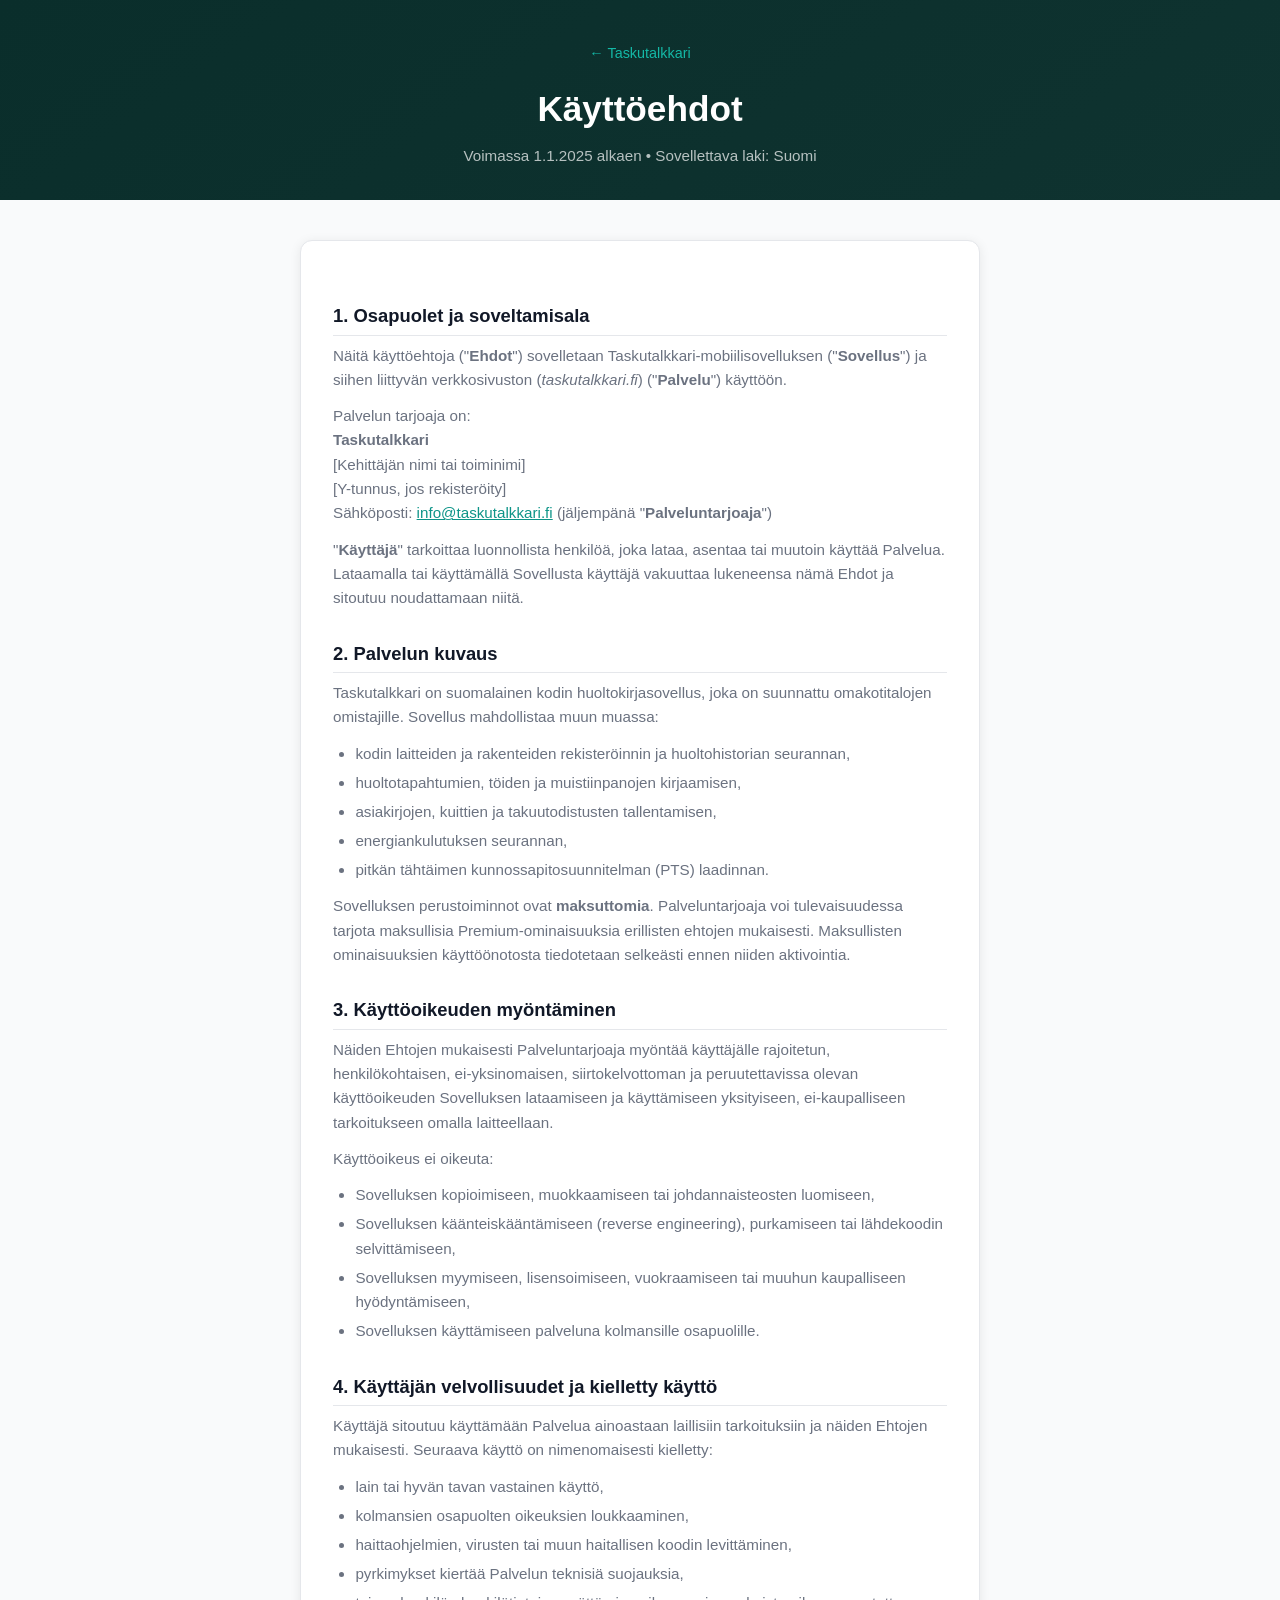
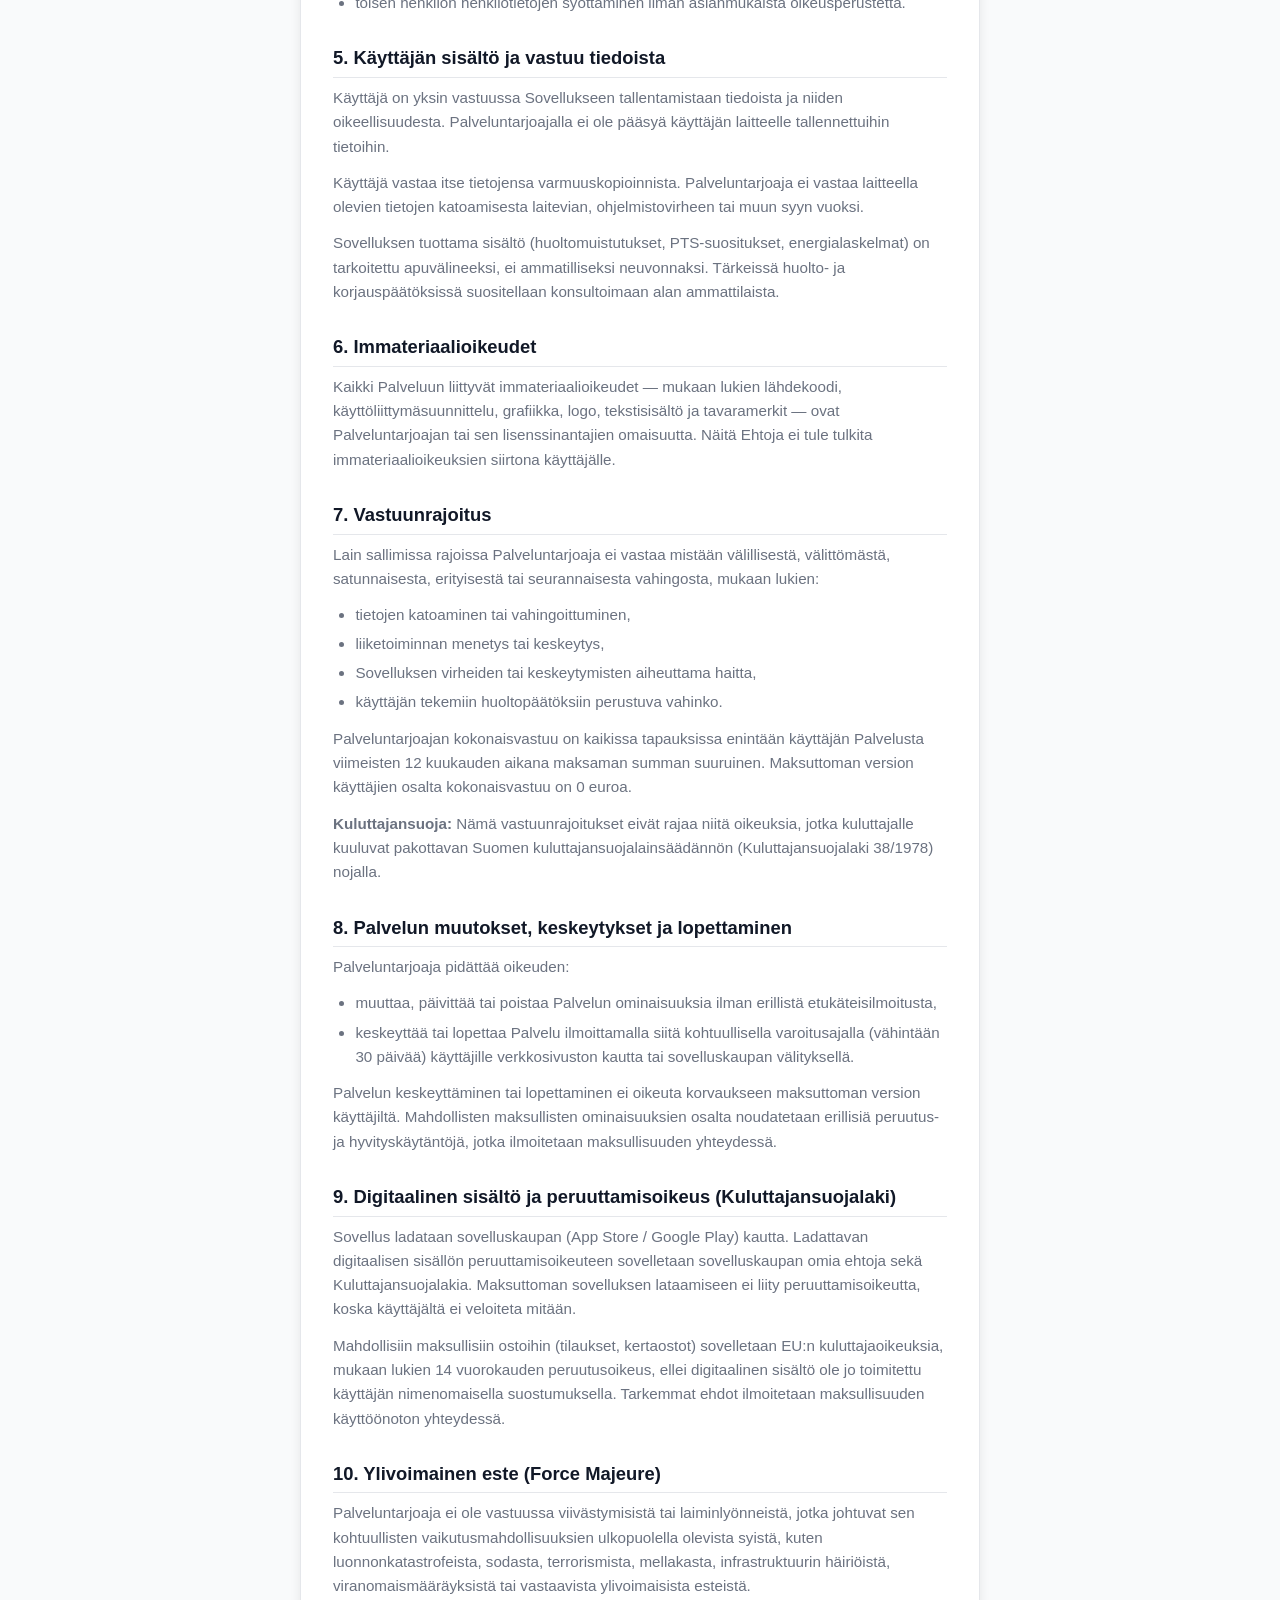
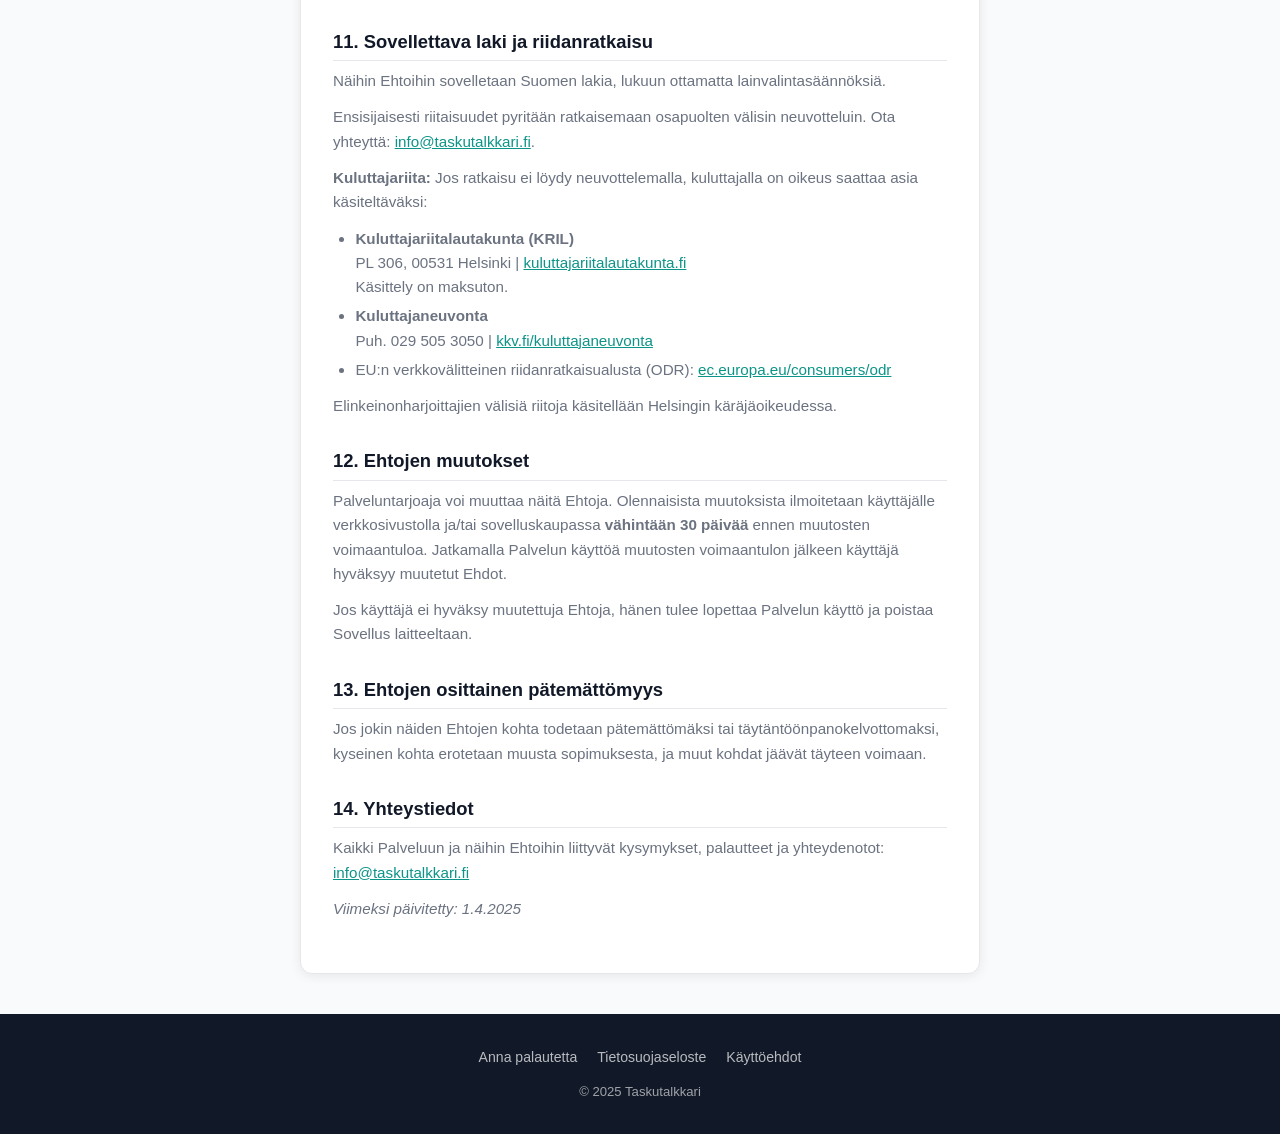
==== kayttoehdot.html @ b7b3e0cf "Initial website deploy" ====
<!DOCTYPE html>
<html lang="fi">
<head>
  <meta charset="UTF-8" />
  <meta name="viewport" content="width=device-width, initial-scale=1.0" />
  <title>Käyttöehdot – Taskutalkkari</title>
  <link rel="stylesheet" href="style.css" />
</head>
<body>
  <header class="page-header">
    <a href="index.html" class="back-link">← Taskutalkkari</a>
    <h1>Käyttöehdot</h1>
    <p>Voimassa 1.1.2025 alkaen &bull; Sovellettava laki: Suomi</p>
  </header>

  <main class="page-main prose">

    <h2>1. Osapuolet ja soveltamisala</h2>
    <p>
      Näitä käyttöehtoja ("<strong>Ehdot</strong>") sovelletaan Taskutalkkari-mobiilisovelluksen
      ("<strong>Sovellus</strong>") ja siihen liittyvän verkkosivuston (<em>taskutalkkari.fi</em>)
      ("<strong>Palvelu</strong>") käyttöön.
    </p>
    <p>
      Palvelun tarjoaja on:<br />
      <strong>Taskutalkkari</strong><br />
      [Kehittäjän nimi tai toiminimi]<br />
      [Y-tunnus, jos rekisteröity]<br />
      Sähköposti: <a href="mailto:info@taskutalkkari.fi">info@taskutalkkari.fi</a>
      (jäljempänä "<strong>Palveluntarjoaja</strong>")
    </p>
    <p>
      "<strong>Käyttäjä</strong>" tarkoittaa luonnollista henkilöä, joka lataa, asentaa tai
      muutoin käyttää Palvelua. Lataamalla tai käyttämällä Sovellusta käyttäjä vakuuttaa
      lukeneensa nämä Ehdot ja sitoutuu noudattamaan niitä.
    </p>

    <h2>2. Palvelun kuvaus</h2>
    <p>
      Taskutalkkari on suomalainen kodin huoltokirjasovellus, joka on suunnattu
      omakotitalojen omistajille. Sovellus mahdollistaa muun muassa:
    </p>
    <ul>
      <li>kodin laitteiden ja rakenteiden rekisteröinnin ja huoltohistorian seurannan,</li>
      <li>huoltotapahtumien, töiden ja muistiinpanojen kirjaamisen,</li>
      <li>asiakirjojen, kuittien ja takuutodistusten tallentamisen,</li>
      <li>energiankulutuksen seurannan,</li>
      <li>pitkän tähtäimen kunnossapitosuunnitelman (PTS) laadinnan.</li>
    </ul>
    <p>
      Sovelluksen perustoiminnot ovat <strong>maksuttomia</strong>. Palveluntarjoaja voi
      tulevaisuudessa tarjota maksullisia Premium-ominaisuuksia erillisten ehtojen mukaisesti.
      Maksullisten ominaisuuksien käyttöönotosta tiedotetaan selkeästi ennen niiden aktivointia.
    </p>

    <h2>3. Käyttöoikeuden myöntäminen</h2>
    <p>
      Näiden Ehtojen mukaisesti Palveluntarjoaja myöntää käyttäjälle rajoitetun, henkilökohtaisen,
      ei-yksinomaisen, siirtokelvottoman ja peruutettavissa olevan käyttöoikeuden Sovelluksen
      lataamiseen ja käyttämiseen yksityiseen, ei-kaupalliseen tarkoitukseen omalla laitteellaan.
    </p>
    <p>
      Käyttöoikeus ei oikeuta:
    </p>
    <ul>
      <li>Sovelluksen kopioimiseen, muokkaamiseen tai johdannaisteosten luomiseen,</li>
      <li>Sovelluksen käänteiskääntämiseen (reverse engineering), purkamiseen tai lähdekoodin selvittämiseen,</li>
      <li>Sovelluksen myymiseen, lisensoimiseen, vuokraamiseen tai muuhun kaupalliseen hyödyntämiseen,</li>
      <li>Sovelluksen käyttämiseen palveluna kolmansille osapuolille.</li>
    </ul>

    <h2>4. Käyttäjän velvollisuudet ja kielletty käyttö</h2>
    <p>Käyttäjä sitoutuu käyttämään Palvelua ainoastaan laillisiin tarkoituksiin ja näiden Ehtojen mukaisesti. Seuraava käyttö on nimenomaisesti kielletty:</p>
    <ul>
      <li>lain tai hyvän tavan vastainen käyttö,</li>
      <li>kolmansien osapuolten oikeuksien loukkaaminen,</li>
      <li>haittaohjelmien, virusten tai muun haitallisen koodin levittäminen,</li>
      <li>pyrkimykset kiertää Palvelun teknisiä suojauksia,</li>
      <li>toisen henkilön henkilötietojen syöttäminen ilman asianmukaista oikeusperustetta.</li>
    </ul>

    <h2>5. Käyttäjän sisältö ja vastuu tiedoista</h2>
    <p>
      Käyttäjä on yksin vastuussa Sovellukseen tallentamistaan tiedoista ja niiden
      oikeellisuudesta. Palveluntarjoajalla ei ole pääsyä käyttäjän laitteelle tallennettuihin
      tietoihin.
    </p>
    <p>
      Käyttäjä vastaa itse tietojensa varmuuskopioinnista. Palveluntarjoaja ei vastaa
      laitteella olevien tietojen katoamisesta laitevian, ohjelmistovirheen tai muun
      syyn vuoksi.
    </p>
    <p>
      Sovelluksen tuottama sisältö (huoltomuistutukset, PTS-suositukset, energialaskelmat)
      on tarkoitettu apuvälineeksi, ei ammatilliseksi neuvonnaksi. Tärkeissä huolto- ja
      korjauspäätöksissä suositellaan konsultoimaan alan ammattilaista.
    </p>

    <h2>6. Immateriaalioikeudet</h2>
    <p>
      Kaikki Palveluun liittyvät immateriaalioikeudet — mukaan lukien lähdekoodi,
      käyttöliittymäsuunnittelu, grafiikka, logo, tekstisisältö ja tavaramerkit — ovat
      Palveluntarjoajan tai sen lisenssinantajien omaisuutta. Näitä Ehtoja ei tule tulkita
      immateriaalioikeuksien siirtona käyttäjälle.
    </p>

    <h2>7. Vastuunrajoitus</h2>
    <p>
      Lain sallimissa rajoissa Palveluntarjoaja ei vastaa mistään välillisestä, välittömästä,
      satunnaisesta, erityisestä tai seurannaisesta vahingosta, mukaan lukien:
    </p>
    <ul>
      <li>tietojen katoaminen tai vahingoittuminen,</li>
      <li>liiketoiminnan menetys tai keskeytys,</li>
      <li>Sovelluksen virheiden tai keskeytymisten aiheuttama haitta,</li>
      <li>käyttäjän tekemiin huoltopäätöksiin perustuva vahinko.</li>
    </ul>
    <p>
      Palveluntarjoajan kokonaisvastuu on kaikissa tapauksissa enintään käyttäjän
      Palvelusta viimeisten 12 kuukauden aikana maksaman summan suuruinen.
      Maksuttoman version käyttäjien osalta kokonaisvastuu on 0 euroa.
    </p>
    <p>
      <strong>Kuluttajansuoja:</strong> Nämä vastuunrajoitukset eivät rajaa niitä
      oikeuksia, jotka kuluttajalle kuuluvat pakottavan Suomen kuluttajansuojalainsäädännön
      (Kuluttajansuojalaki 38/1978) nojalla.
    </p>

    <h2>8. Palvelun muutokset, keskeytykset ja lopettaminen</h2>
    <p>
      Palveluntarjoaja pidättää oikeuden:
    </p>
    <ul>
      <li>muuttaa, päivittää tai poistaa Palvelun ominaisuuksia ilman erillistä etukäteisilmoitusta,</li>
      <li>keskeyttää tai lopettaa Palvelu ilmoittamalla siitä kohtuullisella varoitusajalla
          (vähintään 30 päivää) käyttäjille verkkosivuston kautta tai sovelluskaupan välityksellä.</li>
    </ul>
    <p>
      Palvelun keskeyttäminen tai lopettaminen ei oikeuta korvaukseen maksuttoman version
      käyttäjiltä. Mahdollisten maksullisten ominaisuuksien osalta noudatetaan erillisiä
      peruutus- ja hyvityskäytäntöjä, jotka ilmoitetaan maksullisuuden yhteydessä.
    </p>

    <h2>9. Digitaalinen sisältö ja peruuttamisoikeus (Kuluttajansuojalaki)</h2>
    <p>
      Sovellus ladataan sovelluskaupan (App Store / Google Play) kautta. Ladattavan
      digitaalisen sisällön peruuttamisoikeuteen sovelletaan sovelluskaupan omia ehtoja
      sekä Kuluttajansuojalakia. Maksuttoman sovelluksen lataamiseen ei liity peruuttamisoikeutta,
      koska käyttäjältä ei veloiteta mitään.
    </p>
    <p>
      Mahdollisiin maksullisiin ostoihin (tilaukset, kertaostot) sovelletaan EU:n
      kuluttajaoikeuksia, mukaan lukien 14 vuorokauden peruutusoikeus, ellei digitaalinen
      sisältö ole jo toimitettu käyttäjän nimenomaisella suostumuksella. Tarkemmat ehdot
      ilmoitetaan maksullisuuden käyttöönoton yhteydessä.
    </p>

    <h2>10. Ylivoimainen este (Force Majeure)</h2>
    <p>
      Palveluntarjoaja ei ole vastuussa viivästymisistä tai laiminlyönneistä, jotka
      johtuvat sen kohtuullisten vaikutusmahdollisuuksien ulkopuolella olevista syistä,
      kuten luonnonkatastrofeista, sodasta, terrorismista, mellakasta, infrastruktuurin
      häiriöistä, viranomaismääräyksistä tai vastaavista ylivoimaisista esteistä.
    </p>

    <h2>11. Sovellettava laki ja riidanratkaisu</h2>
    <p>
      Näihin Ehtoihin sovelletaan Suomen lakia, lukuun ottamatta lainvalintasäännöksiä.
    </p>
    <p>
      Ensisijaisesti riitaisuudet pyritään ratkaisemaan osapuolten välisin neuvotteluin.
      Ota yhteyttä: <a href="mailto:info@taskutalkkari.fi">info@taskutalkkari.fi</a>.
    </p>
    <p>
      <strong>Kuluttajariita:</strong> Jos ratkaisu ei löydy neuvottelemalla, kuluttajalla
      on oikeus saattaa asia käsiteltäväksi:
    </p>
    <ul>
      <li>
        <strong>Kuluttajariitalautakunta (KRIL)</strong><br />
        PL 306, 00531 Helsinki | <a href="https://www.kuluttajariitalautakunta.fi" target="_blank" rel="noopener">kuluttajariitalautakunta.fi</a><br />
        Käsittely on maksuton.
      </li>
      <li>
        <strong>Kuluttajaneuvonta</strong><br />
        Puh. 029 505 3050 | <a href="https://www.kkv.fi/kuluttajaneuvonta" target="_blank" rel="noopener">kkv.fi/kuluttajaneuvonta</a>
      </li>
      <li>
        EU:n verkkovälitteinen riidanratkaisualusta (ODR):
        <a href="https://ec.europa.eu/consumers/odr" target="_blank" rel="noopener">ec.europa.eu/consumers/odr</a>
      </li>
    </ul>
    <p>
      Elinkeinonharjoittajien välisiä riitoja käsitellään Helsingin käräjäoikeudessa.
    </p>

    <h2>12. Ehtojen muutokset</h2>
    <p>
      Palveluntarjoaja voi muuttaa näitä Ehtoja. Olennaisista muutoksista ilmoitetaan
      käyttäjälle verkkosivustolla ja/tai sovelluskaupassa <strong>vähintään 30 päivää</strong>
      ennen muutosten voimaantuloa. Jatkamalla Palvelun käyttöä muutosten voimaantulon
      jälkeen käyttäjä hyväksyy muutetut Ehdot.
    </p>
    <p>
      Jos käyttäjä ei hyväksy muutettuja Ehtoja, hänen tulee lopettaa Palvelun käyttö
      ja poistaa Sovellus laitteeltaan.
    </p>

    <h2>13. Ehtojen osittainen pätemättömyys</h2>
    <p>
      Jos jokin näiden Ehtojen kohta todetaan pätemättömäksi tai täytäntöönpanokelvottomaksi,
      kyseinen kohta erotetaan muusta sopimuksesta, ja muut kohdat jäävät täyteen voimaan.
    </p>

    <h2>14. Yhteystiedot</h2>
    <p>
      Kaikki Palveluun ja näihin Ehtoihin liittyvät kysymykset, palautteet ja
      yhteydenotot:<br />
      <a href="mailto:info@taskutalkkari.fi">info@taskutalkkari.fi</a>
    </p>
    <p>
      <em>Viimeksi päivitetty: 1.4.2025</em>
    </p>

  </main>

  <footer class="site-footer">
    <nav class="footer-links">
      <a href="palaute.html">Anna palautetta</a>
      <a href="tietosuoja.html">Tietosuojaseloste</a>
      <a href="kayttoehdot.html">Käyttöehdot</a>
    </nav>
    <p class="footer-copy">&copy; 2025 Taskutalkkari</p>
  </footer>
</body>
</html>
---- style.css ----
/* ========================================
   Taskutalkkari – Website Styles
   Accent: teal (#0D9488 / #14B8A6)
   ======================================== */

*, *::before, *::after {
  box-sizing: border-box;
  margin: 0;
  padding: 0;
}

:root {
  --accent:        #0D9488;
  --accent-light:  #14B8A6;
  --accent-bg:     rgba(20, 184, 166, 0.10);
  --bg:            #F9FAFB;
  --card:          #FFFFFF;
  --border:        #E5E7EB;
  --text-primary:  #111827;
  --text-secondary:#6B7280;
  --text-muted:    #9CA3AF;
  --hero-dark:     #0F3330;
  --radius:        12px;
  --shadow:        0 2px 12px rgba(0,0,0,0.08);
}

html { scroll-behavior: smooth; }

body {
  font-family: -apple-system, BlinkMacSystemFont, 'Segoe UI', Roboto, Helvetica, Arial, sans-serif;
  background: var(--bg);
  color: var(--text-primary);
  line-height: 1.6;
  min-height: 100vh;
  display: flex;
  flex-direction: column;
}

/* ── HERO ──────────────────────────────── */

.hero {
  background: linear-gradient(145deg, #0a2e2b 0%, #0F3330 40%, #145550 100%);
  color: #fff;
  padding: 4rem 1.5rem 5rem;
  text-align: center;
  position: relative;
  overflow: hidden;
}

.hero::before {
  content: '';
  position: absolute;
  inset: 0;
  background:
    radial-gradient(ellipse 60% 40% at 70% 30%, rgba(20,184,166,0.18) 0%, transparent 70%),
    radial-gradient(ellipse 40% 50% at 20% 80%, rgba(13,148,136,0.12) 0%, transparent 70%);
  pointer-events: none;
}

.hero-inner {
  position: relative;
  max-width: 560px;
  margin: 0 auto;
}

.app-icon {
  width: 120px;
  height: 120px;
  border-radius: 24px;
  box-shadow: 0 8px 32px rgba(0,0,0,0.4);
  margin-bottom: 1.5rem;
}

.app-name {
  font-size: clamp(2.2rem, 6vw, 3.2rem);
  font-weight: 800;
  letter-spacing: -0.5px;
  color: #fff;
  text-shadow: 0 2px 8px rgba(0,0,0,0.3);
}

.app-tagline {
  font-size: 1.15rem;
  color: var(--accent-light);
  font-weight: 600;
  margin-top: 0.4rem;
  letter-spacing: 0.3px;
}

.app-desc {
  margin-top: 1.1rem;
  font-size: 1rem;
  color: rgba(255,255,255,0.75);
  max-width: 420px;
  margin-left: auto;
  margin-right: auto;
}

/* ── STORE BUTTONS ─────────────────────── */

.store-buttons {
  display: flex;
  flex-wrap: wrap;
  justify-content: center;
  gap: 0.75rem;
  margin-top: 2rem;
}

.store-btn {
  display: inline-flex;
  align-items: center;
  gap: 0.65rem;
  padding: 0.7rem 1.4rem;
  border-radius: var(--radius);
  text-decoration: none;
  font-weight: 600;
  font-size: 0.95rem;
  transition: transform 0.15s, box-shadow 0.15s, opacity 0.15s;
}

.store-btn:hover {
  transform: translateY(-2px);
  box-shadow: 0 6px 20px rgba(0,0,0,0.25);
}

.store-btn--google {
  background: #fff;
  color: #111827;
}

.store-btn--apple {
  background: #111827;
  color: #fff;
  border: 1px solid rgba(255,255,255,0.2);
}

.store-icon {
  width: 22px;
  height: 22px;
  flex-shrink: 0;
}

.store-btn span {
  display: flex;
  flex-direction: column;
  line-height: 1.2;
}

.store-btn small {
  font-size: 0.7rem;
  font-weight: 400;
  opacity: 0.65;
}

/* ── FEATURES ──────────────────────────── */

.features {
  padding: 3.5rem 1.5rem;
  background: var(--bg);
}

.features-inner {
  max-width: 900px;
  margin: 0 auto;
  display: grid;
  grid-template-columns: repeat(auto-fit, minmax(190px, 1fr));
  gap: 1.25rem;
}

.feature-card {
  background: var(--card);
  border: 1px solid var(--border);
  border-radius: var(--radius);
  padding: 1.5rem 1.25rem;
  box-shadow: var(--shadow);
  text-align: center;
}

.feature-icon {
  font-size: 2rem;
  margin-bottom: 0.75rem;
}

.feature-card h3 {
  font-size: 1rem;
  font-weight: 700;
  margin-bottom: 0.4rem;
  color: var(--text-primary);
}

.feature-card p {
  font-size: 0.88rem;
  color: var(--text-secondary);
}

/* ── PAGE HEADER (inner pages) ─────────── */

.page-header {
  background: linear-gradient(145deg, #0a2e2b 0%, #0F3330 100%);
  color: #fff;
  padding: 2.5rem 1.5rem 2rem;
  text-align: center;
}

.back-link {
  display: inline-block;
  margin-bottom: 1rem;
  color: var(--accent-light);
  text-decoration: none;
  font-size: 0.9rem;
  font-weight: 500;
}

.back-link:hover { text-decoration: underline; }

.page-header h1 {
  font-size: clamp(1.6rem, 5vw, 2.2rem);
  font-weight: 800;
}

.page-header p {
  margin-top: 0.4rem;
  color: rgba(255,255,255,0.7);
  font-size: 0.95rem;
}

/* ── PAGE MAIN ─────────────────────────── */

.page-main {
  flex: 1;
  max-width: 680px;
  width: 100%;
  margin: 2.5rem auto;
  padding: 0 1.25rem;
}

/* ── FEEDBACK FORM ─────────────────────── */

.feedback-form {
  background: var(--card);
  border: 1px solid var(--border);
  border-radius: var(--radius);
  padding: 2rem;
  box-shadow: var(--shadow);
}

.form-group {
  display: flex;
  flex-direction: column;
  gap: 0.4rem;
  margin-bottom: 1.25rem;
}

.form-group label {
  font-size: 0.9rem;
  font-weight: 600;
  color: var(--text-primary);
}

.optional { font-weight: 400; color: var(--text-muted); }
.required { color: #DC2626; }

.form-group input,
.form-group select,
.form-group textarea {
  padding: 0.65rem 0.9rem;
  border: 1px solid var(--border);
  border-radius: 8px;
  font-size: 1rem;
  font-family: inherit;
  color: var(--text-primary);
  background: var(--bg);
  transition: border-color 0.15s, box-shadow 0.15s;
  outline: none;
}

.form-group input:focus,
.form-group select:focus,
.form-group textarea:focus {
  border-color: var(--accent);
  box-shadow: 0 0 0 3px rgba(13,148,136,0.15);
}

.form-group textarea { resize: vertical; min-height: 120px; }

.submit-btn {
  display: block;
  width: 100%;
  padding: 0.85rem;
  background: var(--accent);
  color: #fff;
  font-size: 1rem;
  font-weight: 700;
  border: none;
  border-radius: 8px;
  cursor: pointer;
  transition: background 0.15s, transform 0.1s;
}

.submit-btn:hover {
  background: var(--accent-light);
  transform: translateY(-1px);
}

/* ── THANK YOU ─────────────────────────── */

.thank-you {
  display: flex;
  justify-content: center;
  align-items: center;
}

.thank-you-card {
  background: var(--card);
  border: 1px solid var(--border);
  border-radius: var(--radius);
  padding: 3rem 2rem;
  box-shadow: var(--shadow);
  text-align: center;
  max-width: 460px;
  width: 100%;
}

.thank-you-icon { font-size: 3rem; margin-bottom: 1rem; }
.thank-you-card h1 { font-size: 1.5rem; margin-bottom: 0.75rem; }
.thank-you-card p { color: var(--text-secondary); }

/* ── PROSE (legal pages) ───────────────── */

.prose {
  background: var(--card);
  border: 1px solid var(--border);
  border-radius: var(--radius);
  padding: 2rem 2rem 2.5rem;
  box-shadow: var(--shadow);
}

.prose h2 {
  font-size: 1.15rem;
  font-weight: 700;
  margin-top: 1.75rem;
  margin-bottom: 0.5rem;
  color: var(--text-primary);
  border-bottom: 1px solid var(--border);
  padding-bottom: 0.25rem;
}

.prose h3 {
  font-size: 1rem;
  font-weight: 600;
  margin-top: 1.1rem;
  margin-bottom: 0.35rem;
}

.prose p {
  color: var(--text-secondary);
  margin-bottom: 0.75rem;
  font-size: 0.95rem;
}

.prose ul {
  color: var(--text-secondary);
  font-size: 0.95rem;
  padding-left: 1.4rem;
  margin-bottom: 0.75rem;
}

.prose ul li { margin-bottom: 0.3rem; }

.prose a { color: var(--accent); text-decoration: underline; }
.prose a:hover { color: var(--accent-light); }

/* ── FOOTER ────────────────────────────── */

.site-footer {
  background: #111827;
  color: rgba(255,255,255,0.6);
  text-align: center;
  padding: 2rem 1.5rem;
  margin-top: auto;
}

.footer-links {
  display: flex;
  flex-wrap: wrap;
  justify-content: center;
  gap: 1.25rem;
  margin-bottom: 0.75rem;
}

.footer-links a {
  color: rgba(255,255,255,0.7);
  text-decoration: none;
  font-size: 0.88rem;
  font-weight: 500;
}

.footer-links a:hover { color: var(--accent-light); }

.footer-copy { font-size: 0.82rem; }

/* ── DATA TABLE ────────────────────────── */

.data-table {
  width: 100%;
  border-collapse: collapse;
  font-size: 0.88rem;
  margin: 1rem 0 1.25rem;
}

.data-table th,
.data-table td {
  text-align: left;
  padding: 0.6rem 0.75rem;
  border: 1px solid var(--border);
  vertical-align: top;
}

.data-table th {
  background: var(--bg);
  font-weight: 700;
  color: var(--text-primary);
  font-size: 0.82rem;
  text-transform: uppercase;
  letter-spacing: 0.4px;
}

.data-table td {
  color: var(--text-secondary);
}

.data-table tr:nth-child(even) td {
  background: #FAFAFA;
}

/* ── RESPONSIVE ────────────────────────── */

@media (max-width: 480px) {
  .feedback-form, .prose { padding: 1.25rem; }
  .store-buttons { flex-direction: column; align-items: center; }
  .store-btn { width: 200px; justify-content: center; }
}
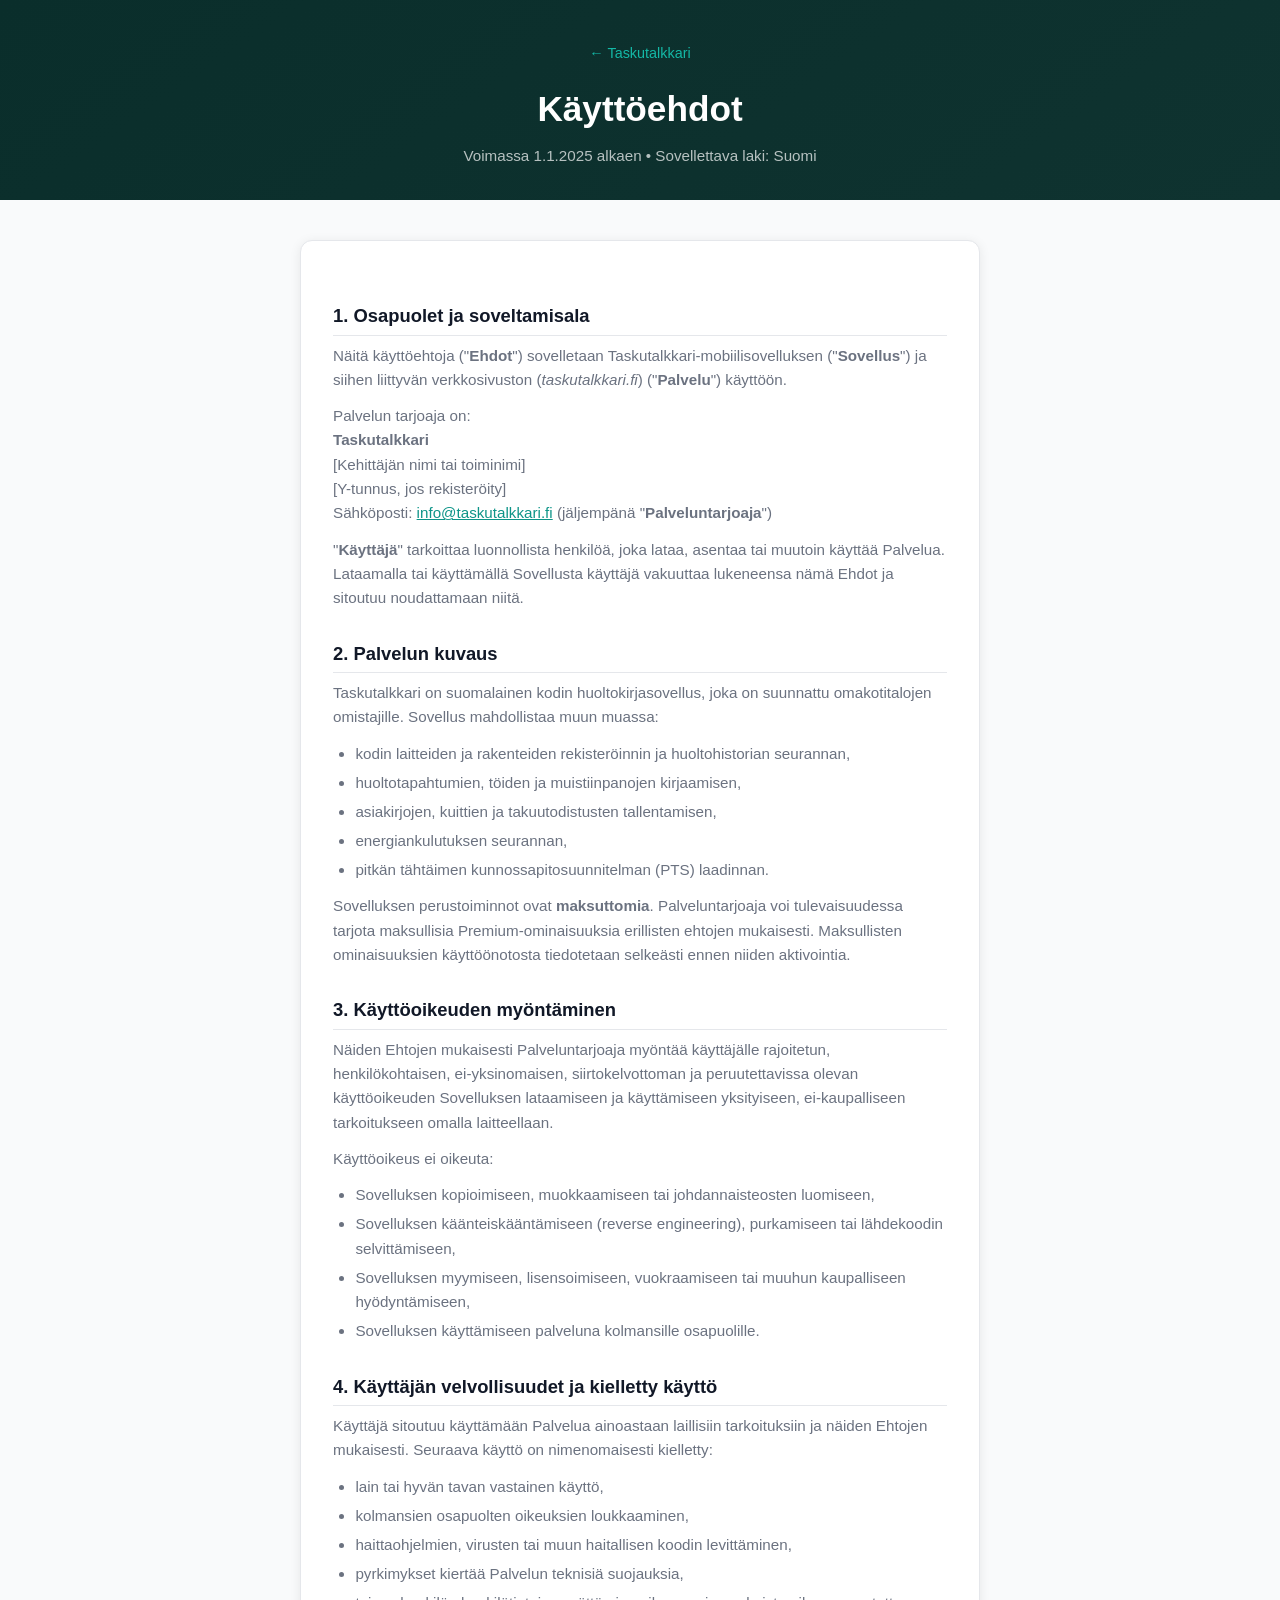
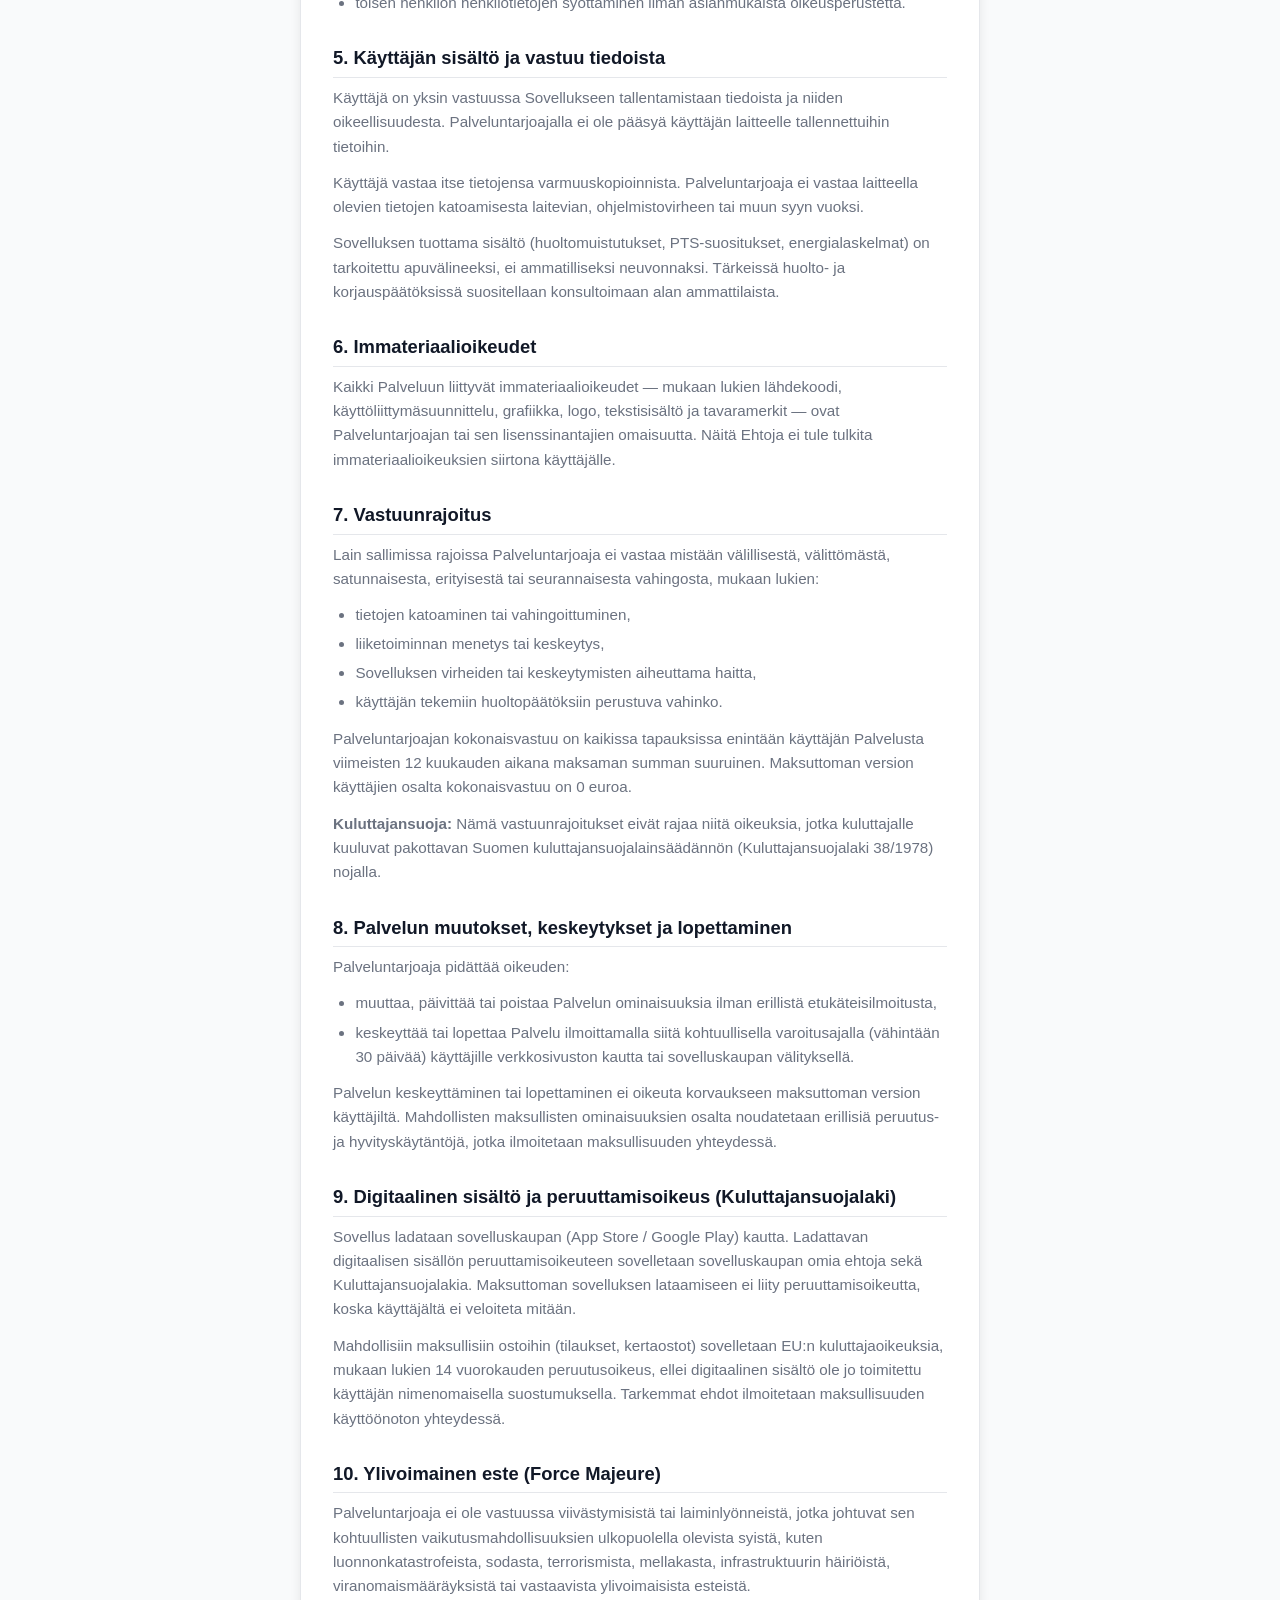
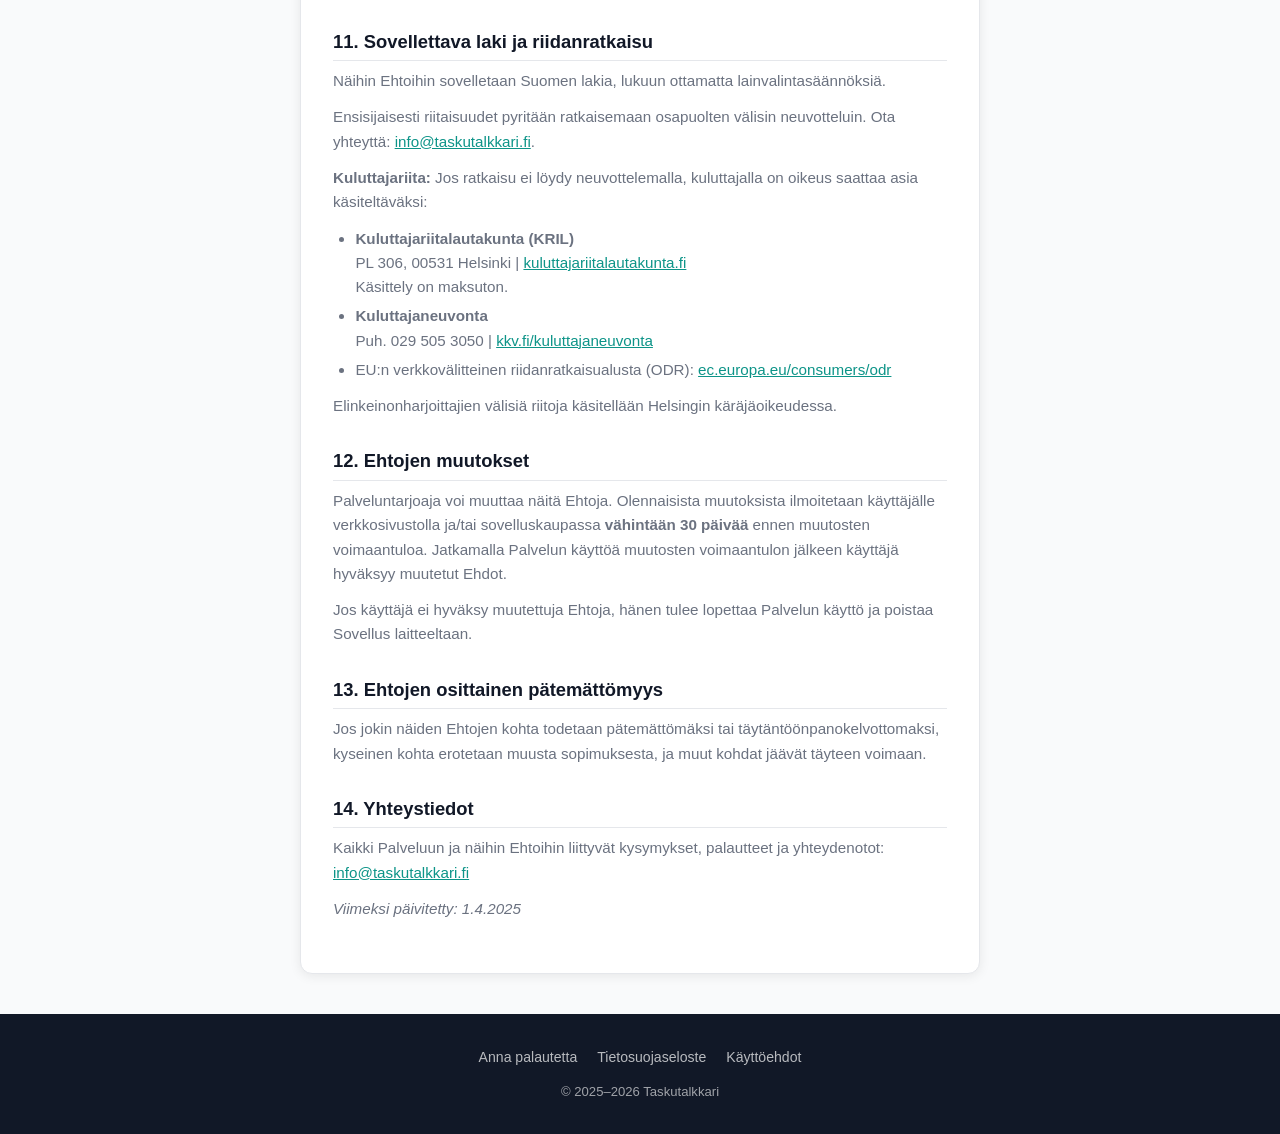
==== commit caca376c: "Update site content and styling: split features, add USPs, 'coming soon' App Store badge, new fonts " ====
--- a/kayttoehdot.html
+++ b/kayttoehdot.html
@@ -4,7 +4,11 @@
   <meta charset="UTF-8" />
   <meta name="viewport" content="width=device-width, initial-scale=1.0" />
   <title>Käyttöehdot – Taskutalkkari</title>
+  <meta name="description" content="Taskutalkkarin käyttöehdot. Lue palvelun säännöt ja vastuut." />
   <link rel="stylesheet" href="style.css" />
+  <link rel="preconnect" href="https://fonts.googleapis.com" />
+  <link rel="preconnect" href="https://fonts.gstatic.com" crossorigin />
+  <link href="https://fonts.googleapis.com/css2?family=Inter:wght@400;500;600;700;800&display=swap" rel="stylesheet" />
 </head>
 <body>
   <header class="page-header">
@@ -230,7 +234,7 @@
       <a href="tietosuoja.html">Tietosuojaseloste</a>
       <a href="kayttoehdot.html">Käyttöehdot</a>
     </nav>
-    <p class="footer-copy">&copy; 2025 Taskutalkkari</p>
+    <p class="footer-copy">&copy; 2025–2026 Taskutalkkari</p>
   </footer>
 </body>
 </html>
--- a/style.css
+++ b/style.css
@@ -134,6 +134,12 @@
   border: 1px solid rgba(255,255,255,0.2);
 }
 
+.store-btn--coming-soon {
+  opacity: 0.6;
+  cursor: not-allowed;
+  pointer-events: none;
+}
+
 .store-icon {
   width: 22px;
   height: 22px;
@@ -155,16 +161,24 @@
 /* ── FEATURES ──────────────────────────── */
 
 .features {
-  padding: 3.5rem 1.5rem;
+  padding: 4.5rem 1.5rem;
   background: var(--bg);
 }
 
+.features-title {
+  text-align: center;
+  font-size: clamp(1.8rem, 4vw, 2.5rem);
+  font-weight: 800;
+  margin-bottom: 3rem;
+  color: var(--text-primary);
+}
+
 .features-inner {
-  max-width: 900px;
+  max-width: 1000px;
   margin: 0 auto;
   display: grid;
-  grid-template-columns: repeat(auto-fit, minmax(190px, 1fr));
-  gap: 1.25rem;
+  grid-template-columns: repeat(auto-fit, minmax(280px, 1fr));
+  gap: 1.5rem;
 }
 
 .feature-card {
@@ -189,7 +203,46 @@
 }
 
 .feature-card p {
-  font-size: 0.88rem;
+  font-size: 0.95rem;
+  color: var(--text-secondary);
+  line-height: 1.5;
+}
+
+/* ── USP SECTION ───────────────────────── */
+
+.usp-section {
+  padding: 4rem 1.5rem;
+  background: #fff;
+  border-top: 1px solid var(--border);
+}
+
+.usp-inner {
+  max-width: 1000px;
+  margin: 0 auto;
+  display: grid;
+  grid-template-columns: repeat(auto-fit, minmax(220px, 1fr));
+  gap: 2rem;
+  text-align: center;
+}
+
+.usp-card {
+  padding: 1rem;
+}
+
+.usp-icon {
+  font-size: 2.5rem;
+  margin-bottom: 1rem;
+}
+
+.usp-card h3 {
+  font-size: 1.1rem;
+  font-weight: 700;
+  margin-bottom: 0.5rem;
+  color: var(--text-primary);
+}
+
+.usp-card p {
+  font-size: 0.9rem;
   color: var(--text-secondary);
 }
 
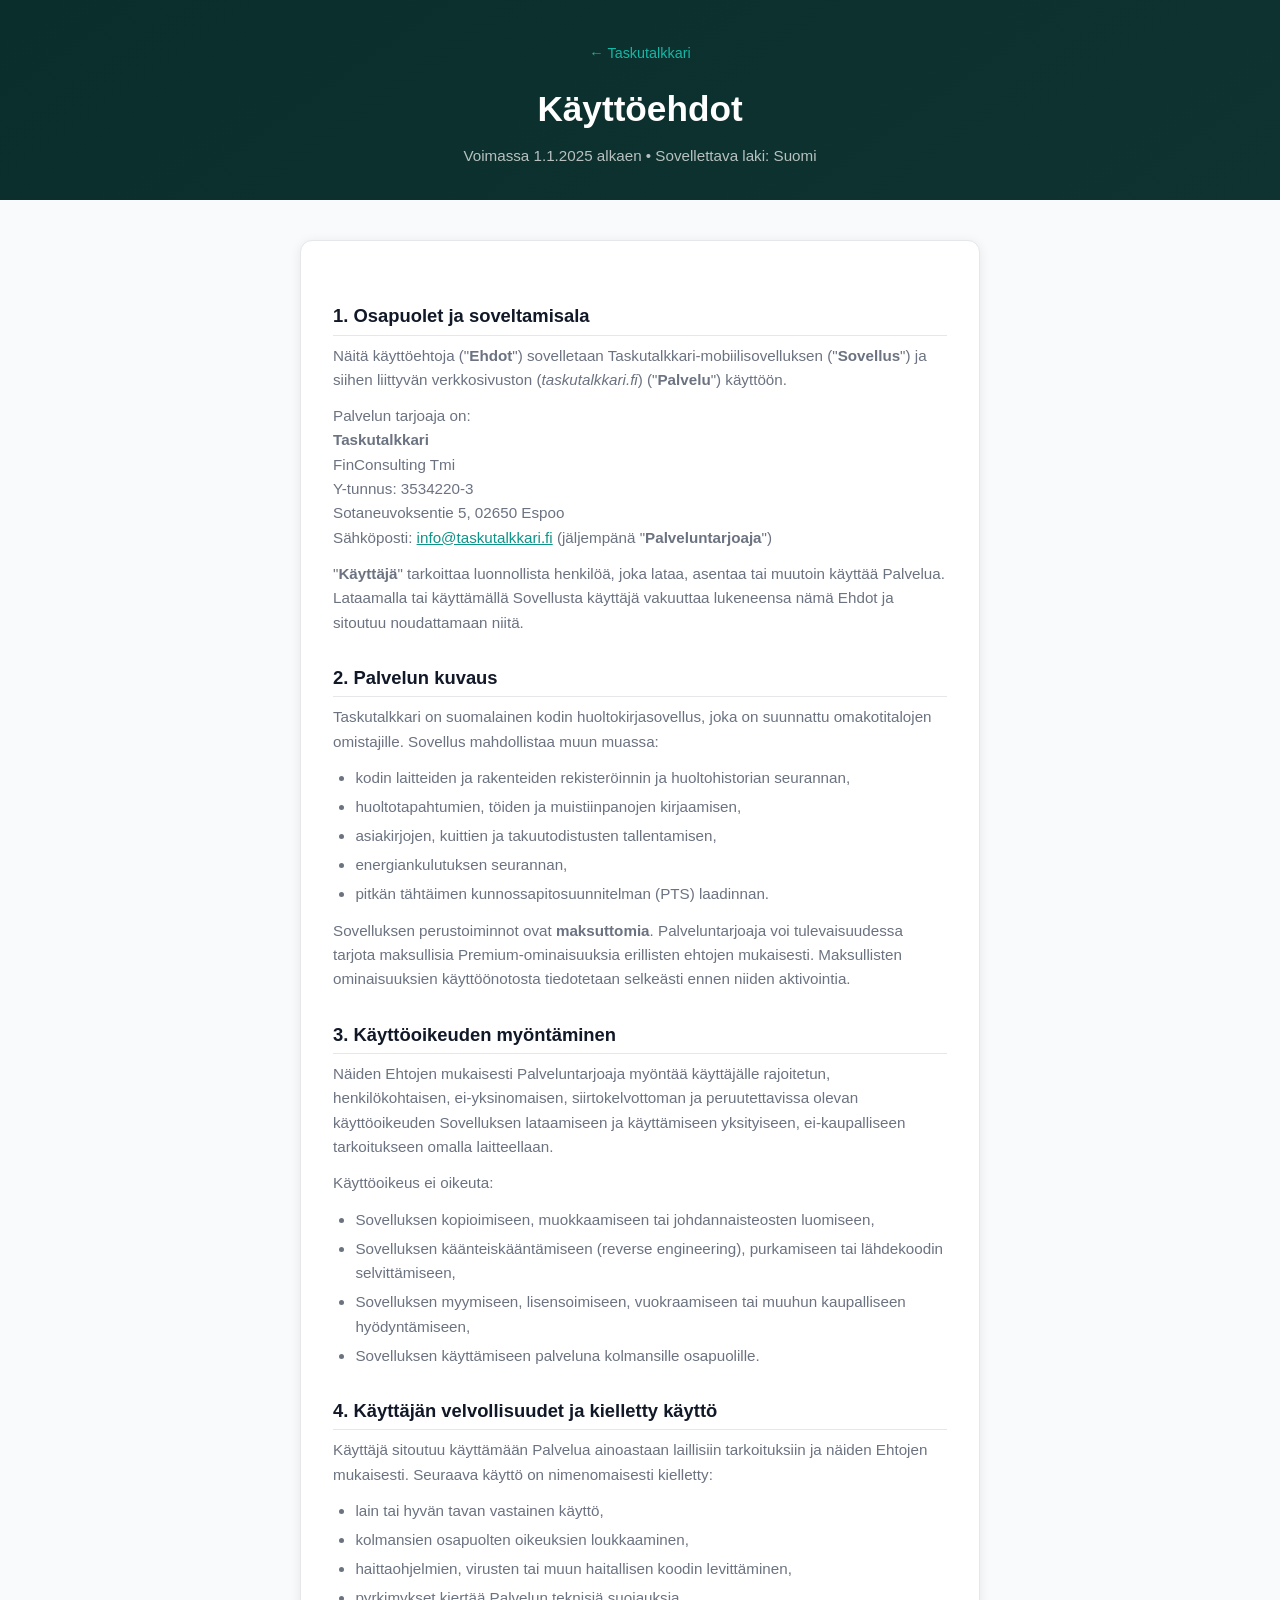
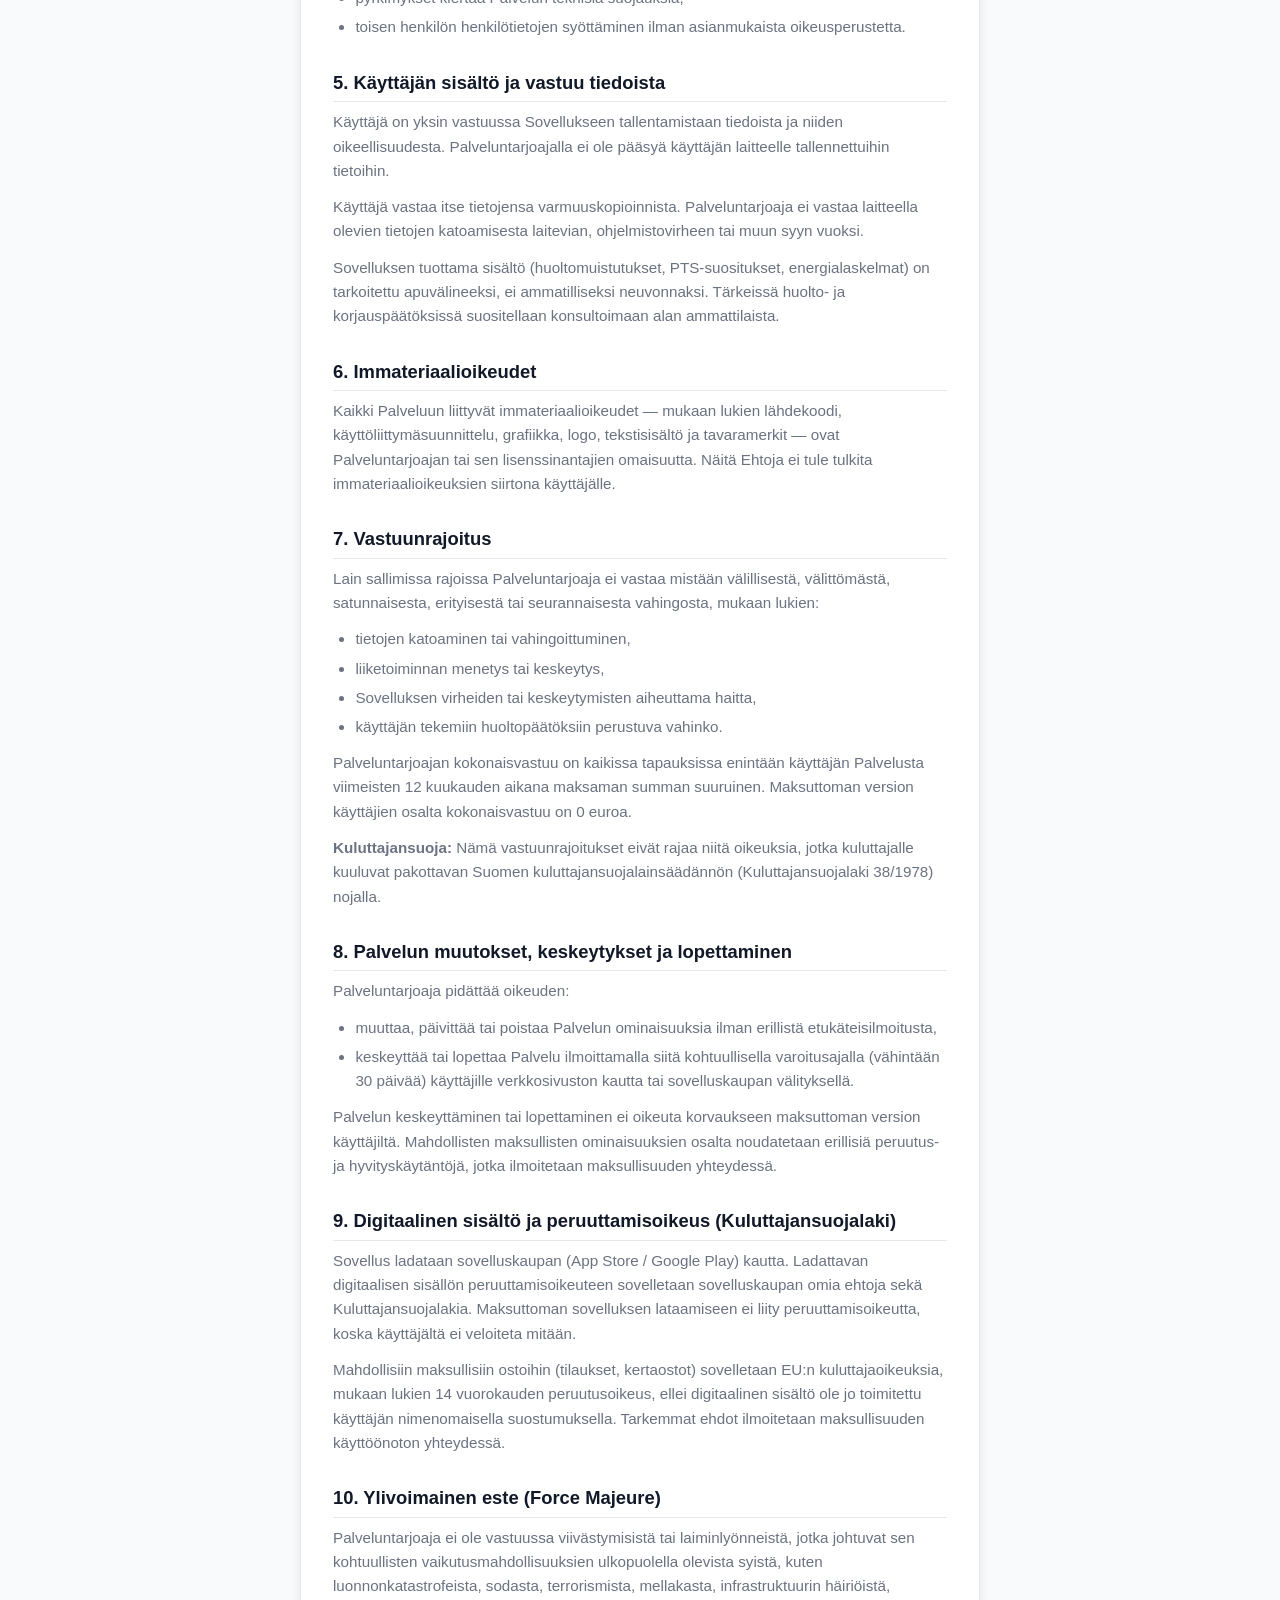
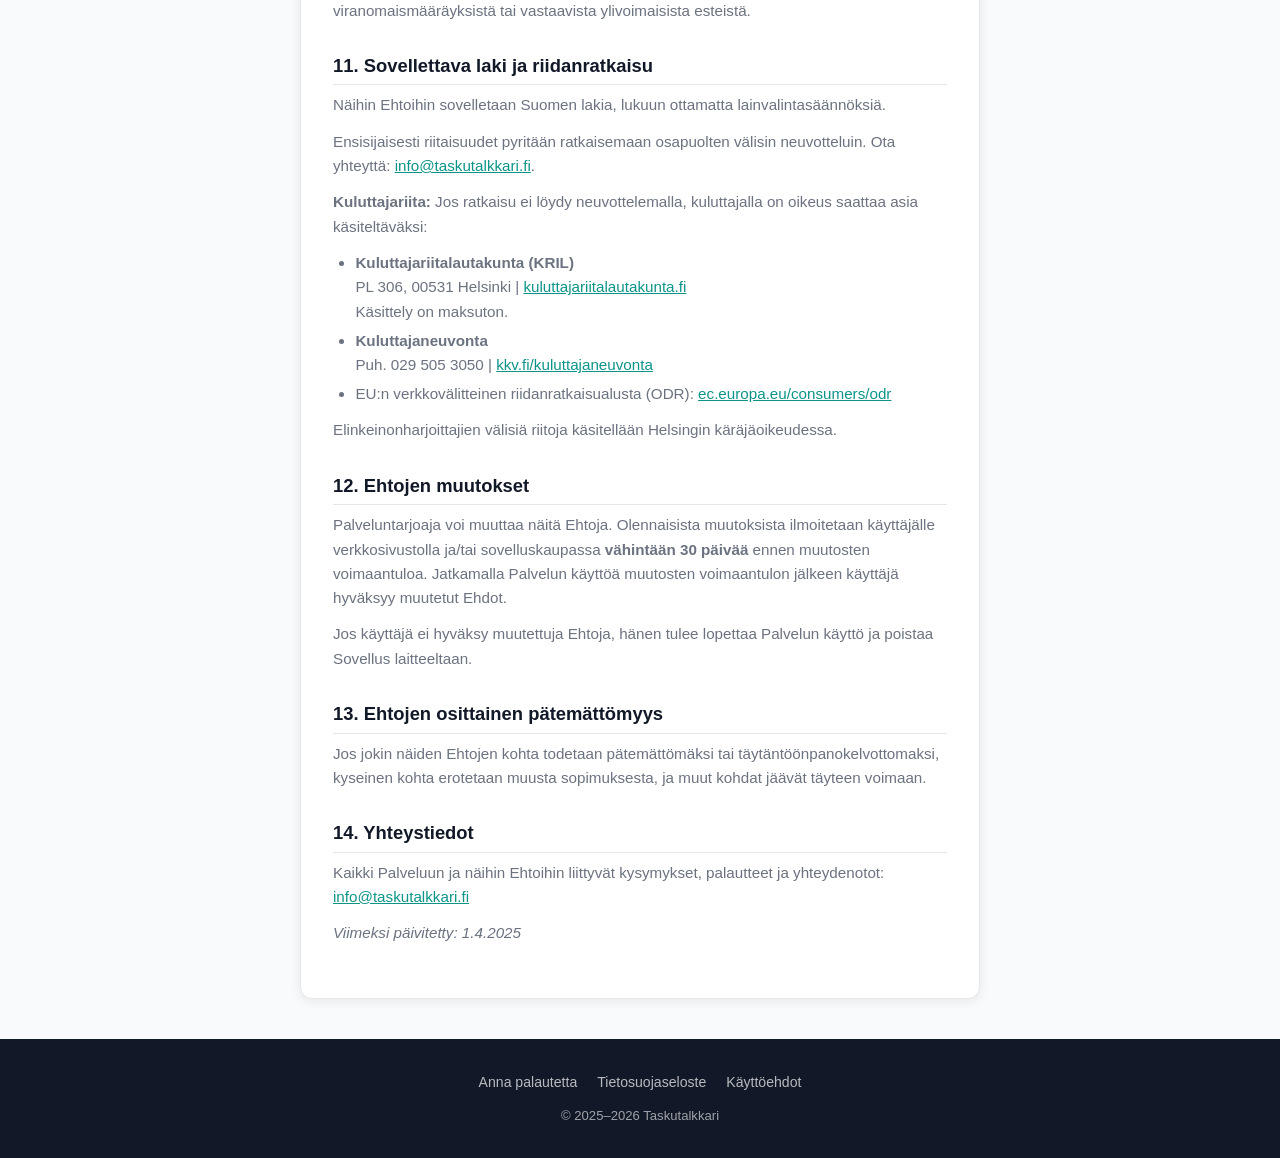
==== commit 05cbae93: "Päivitetty yrityksen tiedot tietosuojaselosteeseen ja käyttöehtoihin" ====
--- a/kayttoehdot.html
+++ b/kayttoehdot.html
@@ -28,8 +28,9 @@
     <p>
       Palvelun tarjoaja on:<br />
       <strong>Taskutalkkari</strong><br />
-      [Kehittäjän nimi tai toiminimi]<br />
-      [Y-tunnus, jos rekisteröity]<br />
+      FinConsulting Tmi<br />
+      Y-tunnus: 3534220-3<br />
+      Sotaneuvoksentie 5, 02650 Espoo<br />
       Sähköposti: <a href="mailto:info@taskutalkkari.fi">info@taskutalkkari.fi</a>
       (jäljempänä "<strong>Palveluntarjoaja</strong>")
     </p>
--- a/style.css
+++ b/style.css
@@ -158,6 +158,80 @@
   opacity: 0.65;
 }
 
+/* ── WAITLIST FORM ─────────────────────── */
+
+.waitlist-container {
+  margin-top: 2.5rem;
+  text-align: center;
+}
+
+.waitlist-title {
+  font-size: 0.95rem;
+  color: var(--accent-light);
+  margin-bottom: 0.75rem;
+  font-weight: 600;
+  letter-spacing: 0.3px;
+}
+
+.waitlist-form {
+  max-width: 420px;
+  margin: 0 auto;
+}
+
+.waitlist-input-group {
+  display: flex;
+  gap: 0.5rem;
+  justify-content: center;
+  align-items: stretch;
+}
+
+.waitlist-input {
+  flex: 1;
+  padding: 0.8rem 1rem;
+  border: 1px solid rgba(255, 255, 255, 0.2);
+  border-radius: 8px;
+  background: rgba(0, 0, 0, 0.25);
+  color: #fff;
+  font-size: 0.95rem;
+  outline: none;
+  transition: border-color 0.15s, background 0.15s;
+}
+
+.waitlist-input::placeholder {
+  color: rgba(255, 255, 255, 0.5);
+}
+
+.waitlist-input:focus {
+  border-color: var(--accent-light);
+  background: rgba(0, 0, 0, 0.4);
+}
+
+.waitlist-btn {
+  padding: 0.8rem 1.25rem;
+  background: var(--accent);
+  color: #fff;
+  border: none;
+  border-radius: 8px;
+  font-weight: 600;
+  font-size: 0.95rem;
+  cursor: pointer;
+  transition: background 0.15s, transform 0.1s;
+}
+
+.waitlist-btn:hover {
+  background: var(--accent-light);
+  transform: translateY(-1px);
+}
+
+@media (max-width: 480px) {
+  .waitlist-input-group {
+    flex-direction: column;
+  }
+  .waitlist-btn {
+    width: 100%;
+  }
+}
+
 /* ── FEATURES ──────────────────────────── */
 
 .features {
@@ -188,11 +262,38 @@
   padding: 1.5rem 1.25rem;
   box-shadow: var(--shadow);
   text-align: center;
+  transition: transform 0.25s ease, box-shadow 0.25s ease;
+  animation: fadeInUp 0.6s cubic-bezier(0.16, 1, 0.3, 1) both;
+}
+
+.feature-card:hover {
+  transform: translateY(-5px);
+  box-shadow: 0 12px 24px rgba(0,0,0,0.1);
+}
+
+@keyframes fadeInUp {
+  from {
+    opacity: 0;
+    transform: translateY(20px);
+  }
+  to {
+    opacity: 1;
+    transform: translateY(0);
+  }
 }
 
 .feature-icon {
-  font-size: 2rem;
-  margin-bottom: 0.75rem;
+  margin-bottom: 0.85rem;
+  color: var(--accent);
+  display: flex;
+  justify-content: center;
+  align-items: center;
+}
+
+.feature-icon svg {
+  width: 32px;
+  height: 32px;
+  stroke-width: 1.75;
 }
 
 .feature-card h3 {
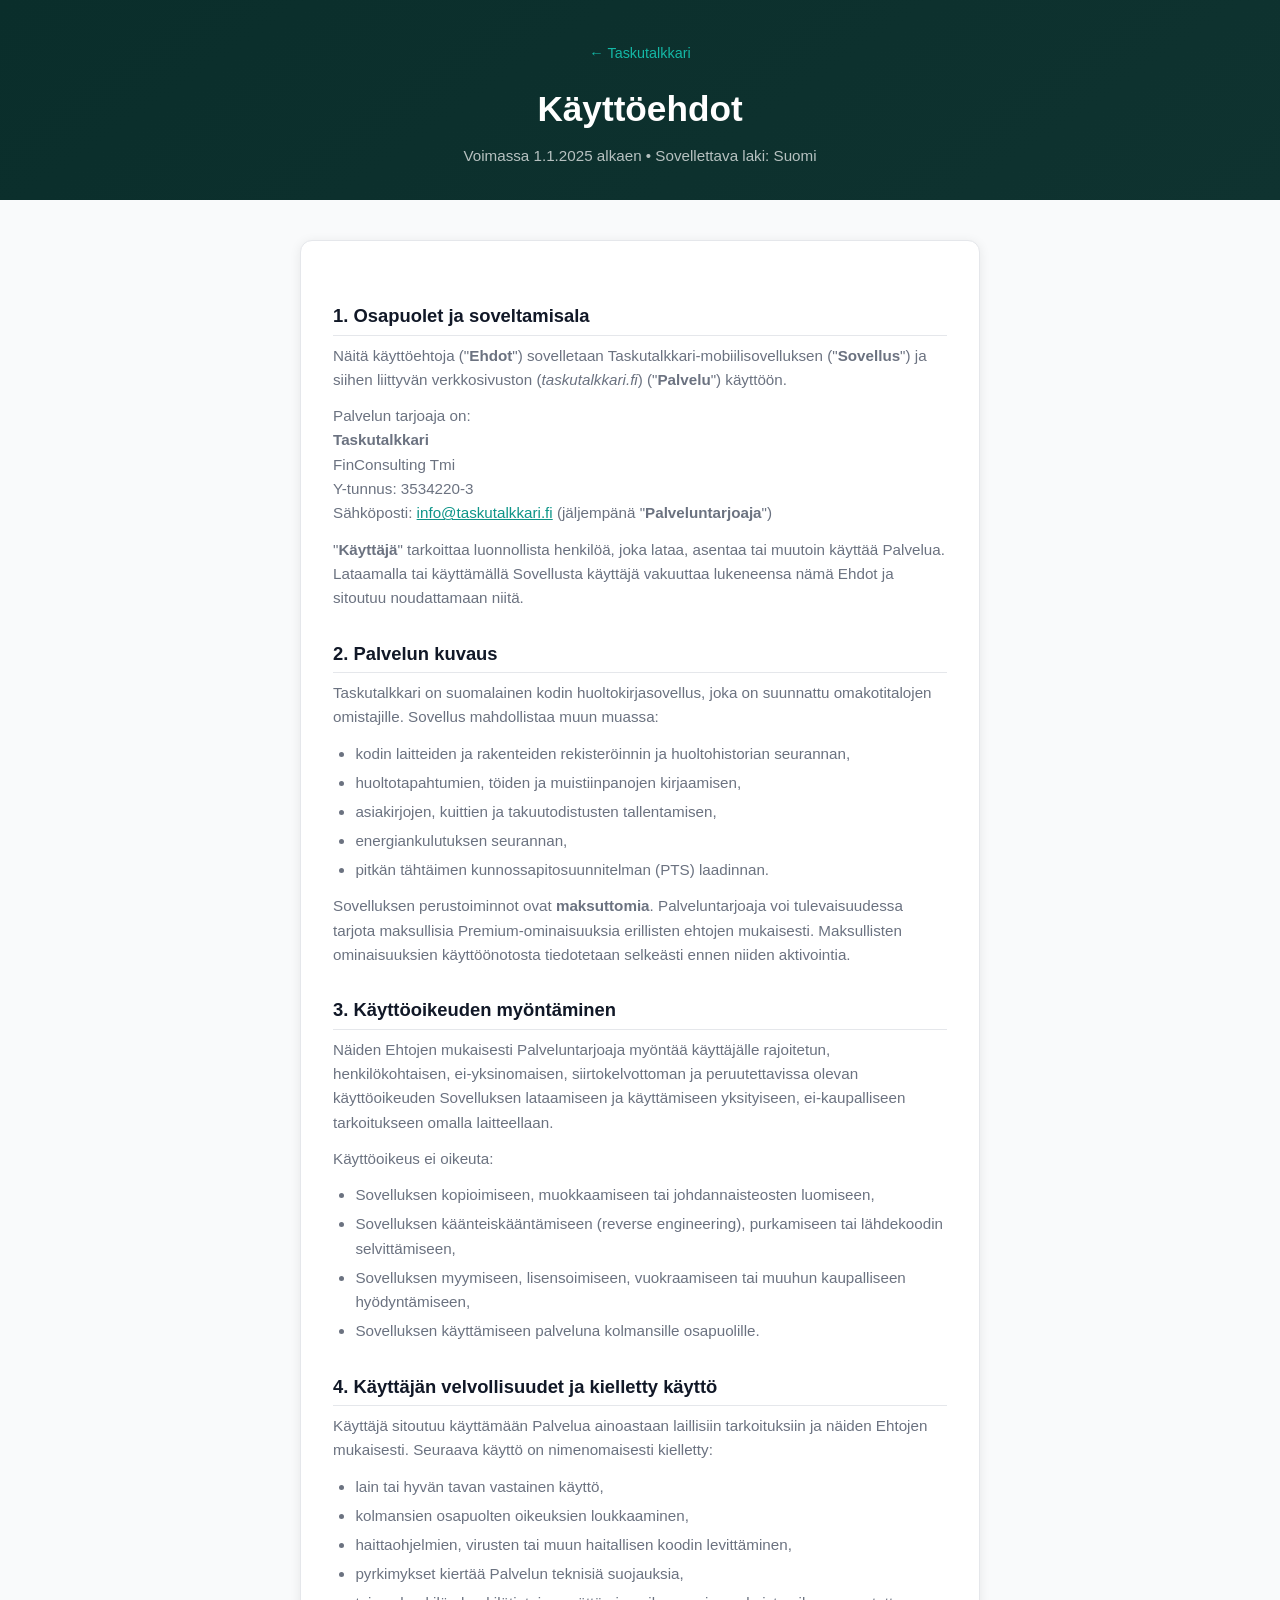
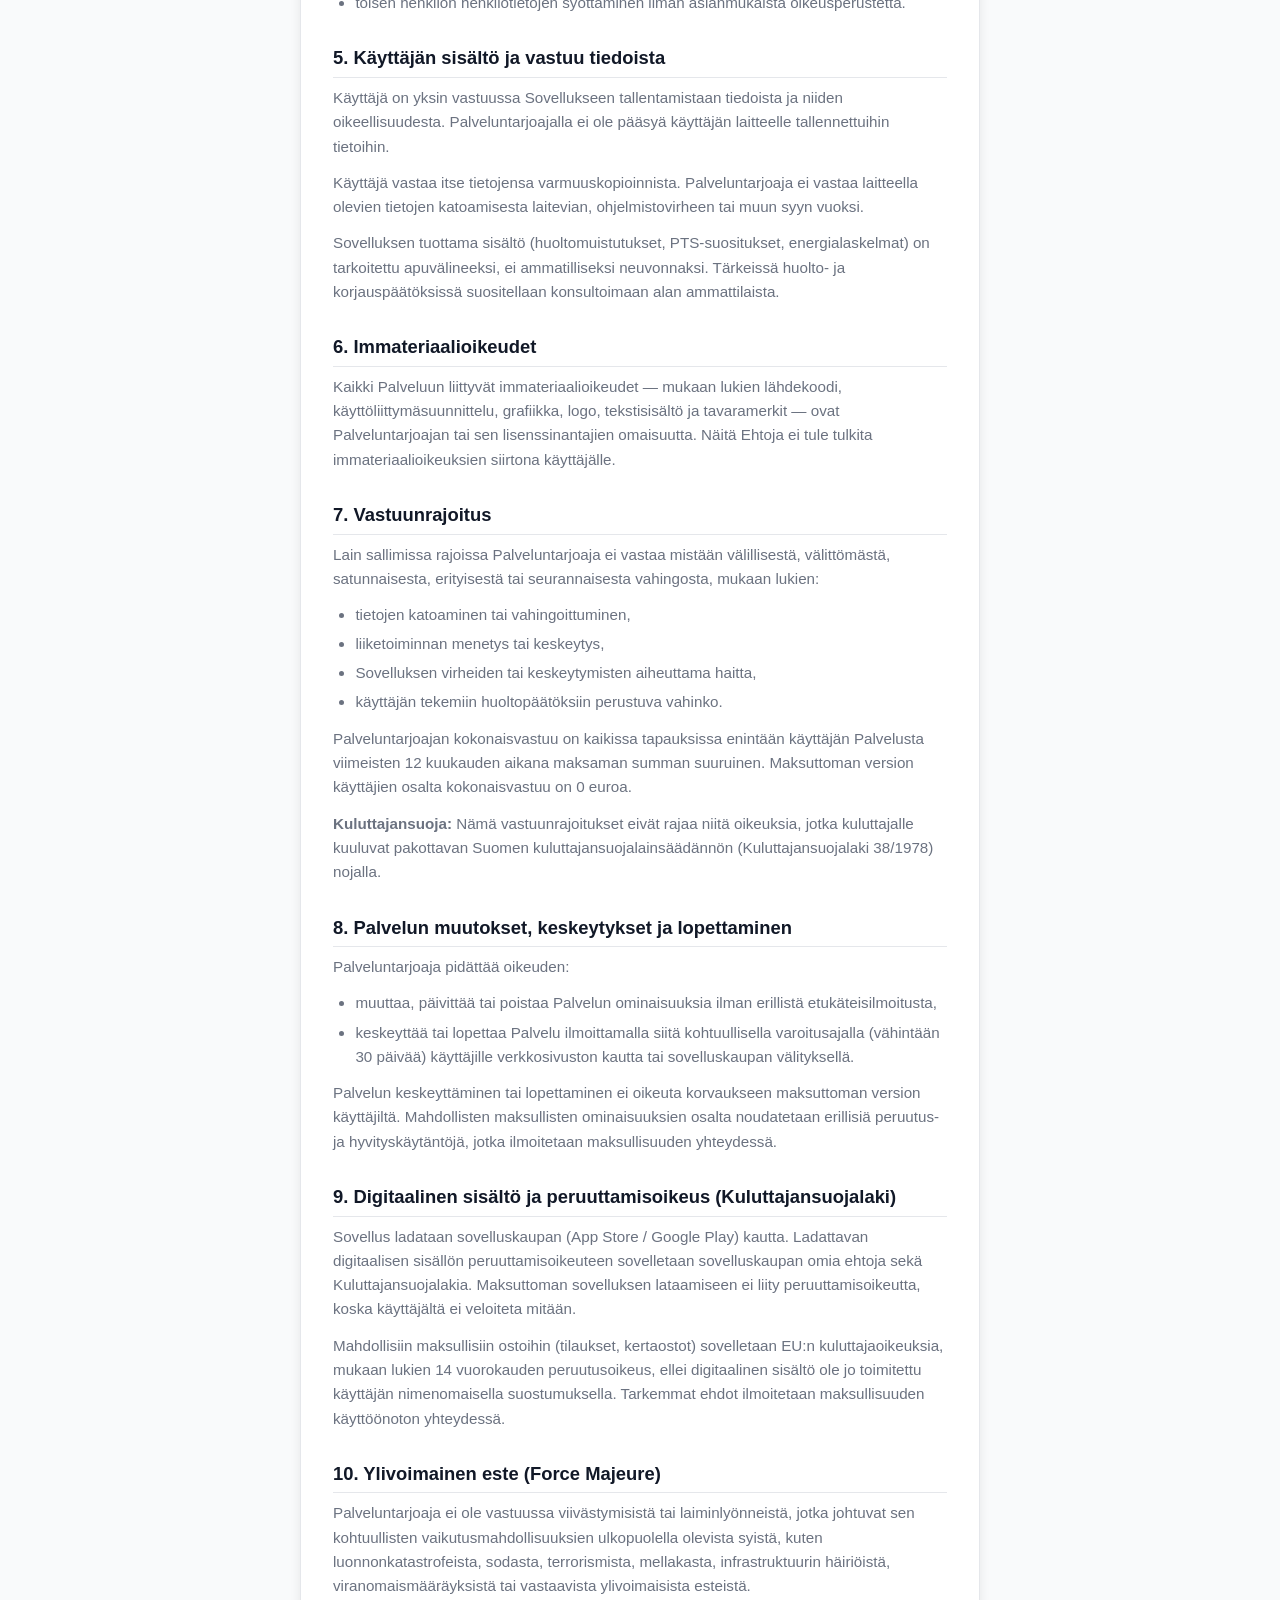
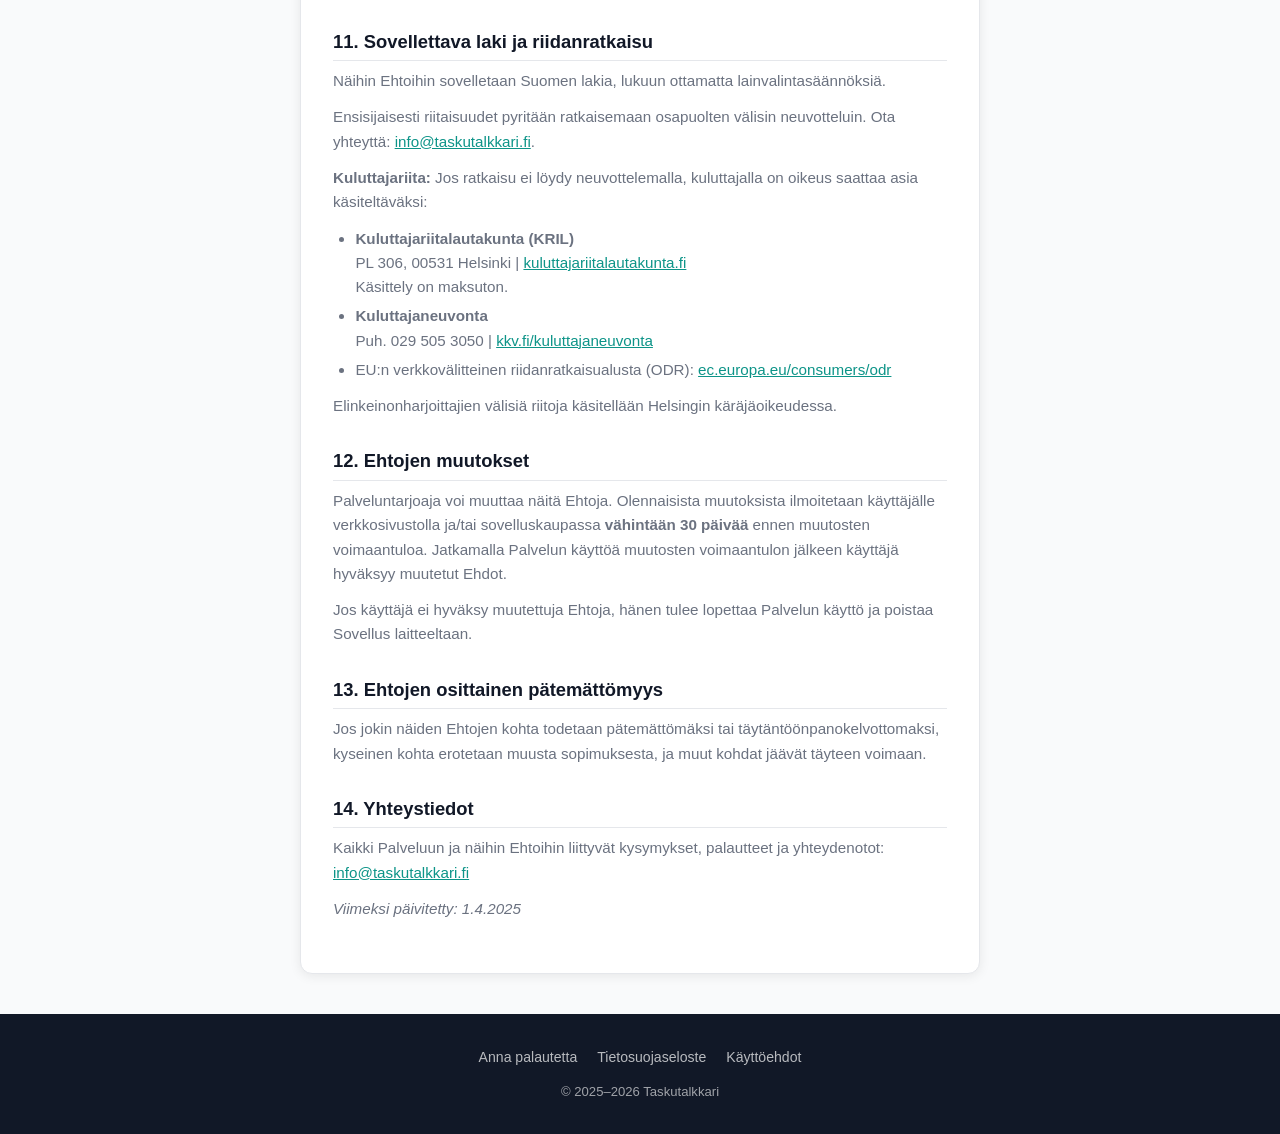
==== commit fe3d0ba2: "Poistettu katuosoite tietosuojaselosteesta ja käyttöehdoista" ====
--- a/kayttoehdot.html
+++ b/kayttoehdot.html
@@ -30,7 +30,6 @@
       <strong>Taskutalkkari</strong><br />
       FinConsulting Tmi<br />
       Y-tunnus: 3534220-3<br />
-      Sotaneuvoksentie 5, 02650 Espoo<br />
       Sähköposti: <a href="mailto:info@taskutalkkari.fi">info@taskutalkkari.fi</a>
       (jäljempänä "<strong>Palveluntarjoaja</strong>")
     </p>
